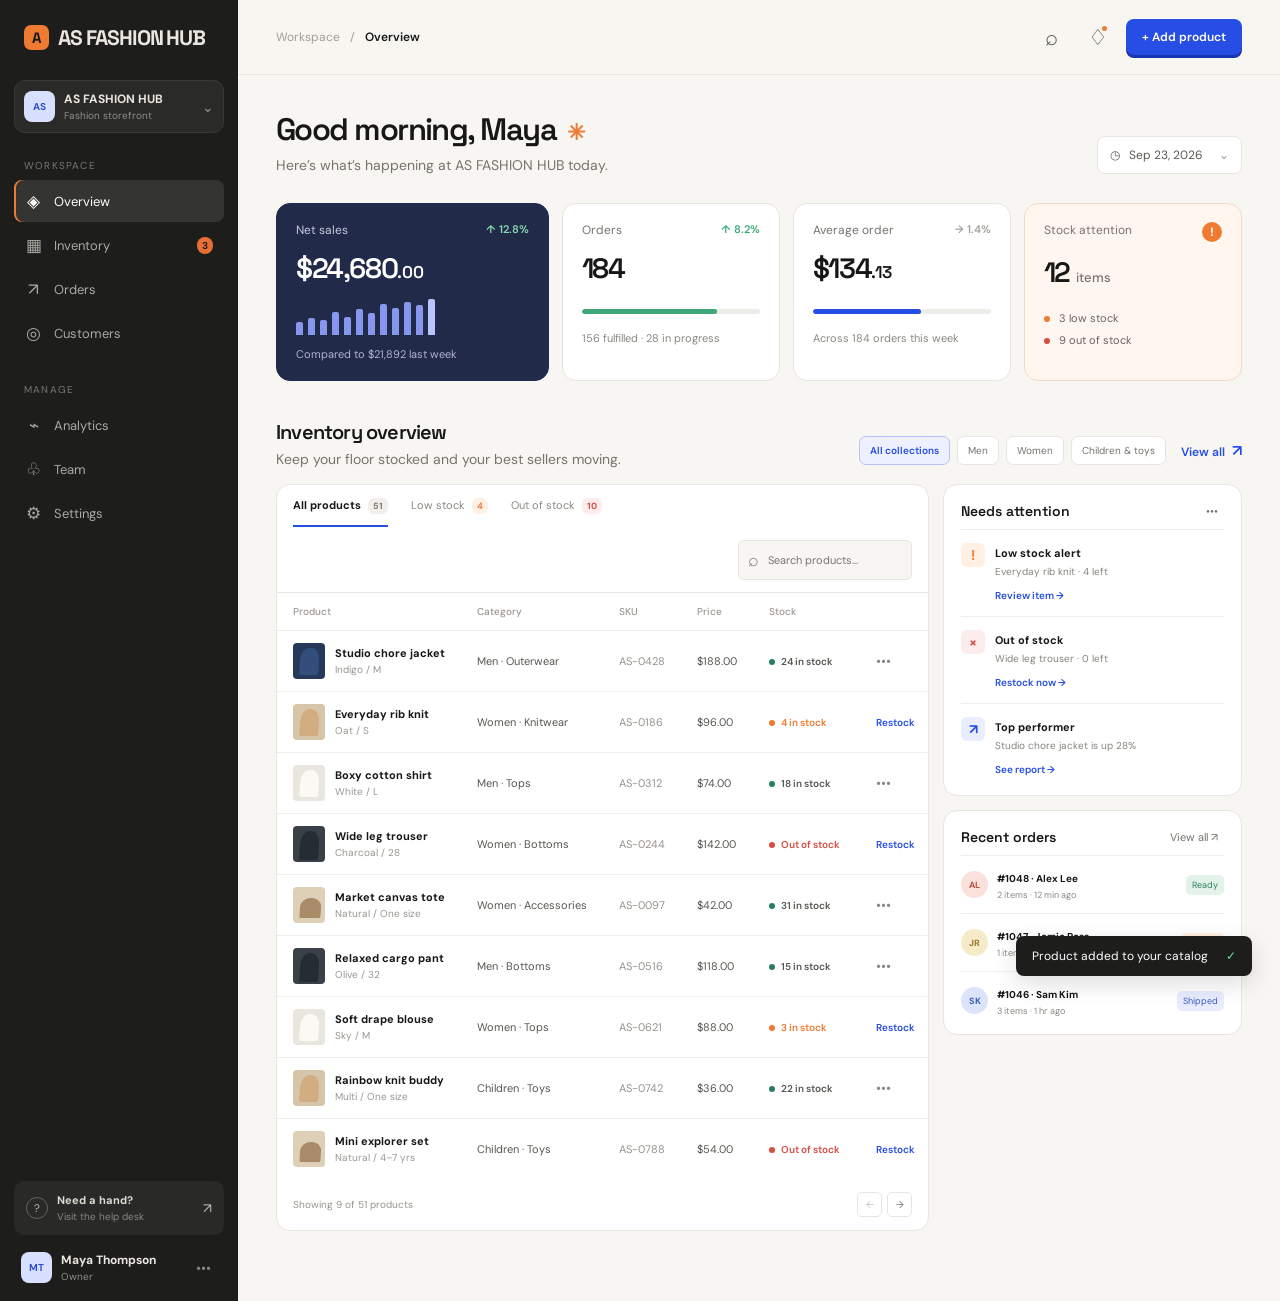
==== admin.html @ c9d3784d "Make storefront the public homepage Co-authored-by: Copilot App <223556219+Copilot@users.noreply.git" ====
<!DOCTYPE html>
<!--
THESIS: Atelier OS turns daily clothing operations into one calm, legible working surface instead of a pile of separate reports.
OWN-WORLD: Bone paper, ink-black rails, cobalt actions, and safety-orange exceptions echo garment-room labels and warehouse markers.
STORY: The owner sees what needs attention, checks the health of the shop, and moves directly into inventory or orders.
FIRST VIEWPORT: A left rail frames a wide dashboard; the inventory table owns the center while alerts and live orders stay visible at the right edge.
FORM: Operate / workstation board, chosen for fast scanning and decisive handoffs.
-->
<html lang="en">
<head>
  <meta charset="UTF-8" />
  <meta name="viewport" content="width=device-width, initial-scale=1.0" />
  <title>AS FASHION HUB — Store management</title>
  <link rel="preconnect" href="https://fonts.googleapis.com">
  <link rel="preconnect" href="https://fonts.gstatic.com" crossorigin>
  <link href="https://fonts.googleapis.com/css2?family=DM+Sans:wght@400;500;600;700&family=Space+Grotesk:wght@500;600;700&display=swap" rel="stylesheet">
  <link rel="stylesheet" href="styles.css" />
</head>
<body>
  <div class="app-shell">
    <aside class="sidebar">
      <div class="brand"><span class="brand-mark">A</span><span>AS FASHION HUB</span></div>
      <div class="store-switcher"><span class="store-avatar">AS</span><span><b>AS FASHION HUB</b><small>Fashion storefront</small></span><span class="chevron">⌄</span></div>
      <nav aria-label="Main navigation">
        <p class="nav-label">Workspace</p>
        <button class="nav-item active" data-view="overview"><span>◈</span> Overview</button>
        <button class="nav-item" data-view="inventory"><span>▦</span> Inventory <em>3</em></button>
        <button class="nav-item" data-view="orders"><span>↗</span> Orders</button>
        <button class="nav-item" data-view="customers"><span>◎</span> Customers</button>
        <p class="nav-label nav-spaced">Manage</p>
        <button class="nav-item" data-view="analytics"><span>⌁</span> Analytics</button>
        <button class="nav-item" data-view="team"><span>♧</span> Team</button>
        <button class="nav-item" data-view="settings"><span>⚙</span> Settings</button>
      </nav>
      <div class="sidebar-foot">
        <div class="help-card"><span class="help-icon">?</span><div><b>Need a hand?</b><small>Visit the help desk</small></div><span>↗</span></div>
        <div class="user-row"><span class="user-avatar">MT</span><span><b>Maya Thompson</b><small>Owner</small></span><button aria-label="More options">•••</button></div>
      </div>
    </aside>

    <main class="main-content">
      <header class="topbar">
        <div class="breadcrumb"><span id="page-kicker">Workspace</span><span>/</span><b id="page-title">Overview</b></div>
        <div class="top-actions"><button class="icon-button" aria-label="Search">⌕</button><button class="icon-button has-dot" aria-label="Notifications">♢</button><button class="primary-button" id="add-product">+ Add product</button></div>
      </header>

      <div class="content-scroll">
        <section class="welcome-row">
          <div><h1>Good morning, Maya <span class="wave">✳</span></h1><p>Here’s what’s happening at AS FASHION HUB today.</p></div>
          <div class="date-pill"><span>◷</span> Sep 23, 2026 <span class="pill-chevron">⌄</span></div>
        </section>

        <section class="metric-grid" aria-label="Store summary">
          <article class="metric-card primary-metric"><div class="metric-head"><span>Net sales</span><span class="trend up">↑ 12.8%</span></div><strong>$24,680<span class="metric-decimal">.00</span></strong><div class="mini-chart"><i></i><i></i><i></i><i></i><i></i><i></i><i></i><i></i><i></i><i></i><i></i><i></i></div><small>Compared to $21,892 last week</small></article>
          <article class="metric-card"><div class="metric-head"><span>Orders</span><span class="trend up">↑ 8.2%</span></div><strong>184</strong><div class="metric-line"><span style="width:76%"></span></div><small>156 fulfilled · 28 in progress</small></article>
          <article class="metric-card"><div class="metric-head"><span>Average order</span><span class="trend neutral">→ 1.4%</span></div><strong>$134<span class="metric-decimal">.13</span></strong><div class="metric-line cobalt"><span style="width:61%"></span></div><small>Across 184 orders this week</small></article>
          <article class="metric-card alert-metric"><div class="metric-head"><span>Stock attention</span><span class="alert-dot">!</span></div><strong>12 <small>items</small></strong><div class="alert-list"><span><i class="orange-dot"></i> 3 low stock</span><span><i class="red-dot"></i> 9 out of stock</span></div></article>
        </section>

        <div class="section-heading"><div><h2>Inventory overview</h2><p>Keep your floor stocked and your best sellers moving.</p></div><div class="collection-filters" aria-label="Shop collections"><button class="collection-filter active" data-category="all">All collections</button><button class="collection-filter" data-category="men">Men</button><button class="collection-filter" data-category="women">Women</button><button class="collection-filter" data-category="children">Children & toys</button><button class="text-button" id="view-inventory">View all <span>↗</span></button></div></div>
        <section class="workspace-grid">
          <div class="inventory-panel">
            <div class="panel-toolbar"><div class="tabs"><button class="tab active" data-filter="all">All products <b>51</b></button><button class="tab" data-filter="low">Low stock <b class="orange">4</b></button><button class="tab" data-filter="out">Out of stock <b class="red">10</b></button></div><label class="search-box"><span>⌕</span><input id="inventory-search" placeholder="Search products..." /></label></div>
            <div class="table-wrap"><table><thead><tr><th>Product</th><th>Category</th><th>SKU</th><th>Price</th><th>Stock</th><th><span class="sr-only">Action</span></th></tr></thead><tbody id="inventory-body">
              <tr data-stock="healthy" data-category="men"><td><div class="product-cell"><span class="product-photo photo-jacket"></span><span><b>Studio chore jacket</b><small>Indigo / M</small></span></div></td><td>Men · Outerwear</td><td class="muted">AS-0428</td><td>$188.00</td><td><span class="stock healthy"><i></i> 24 in stock</span></td><td><button class="row-menu">•••</button></td></tr>
              <tr data-stock="low" data-category="women"><td><div class="product-cell"><span class="product-photo photo-knit"></span><span><b>Everyday rib knit</b><small>Oat / S</small></span></div></td><td>Women · Knitwear</td><td class="muted">AS-0186</td><td>$96.00</td><td><span class="stock low"><i></i> 4 in stock</span></td><td><button class="row-menu restock">Restock</button></td></tr>
              <tr data-stock="healthy" data-category="men"><td><div class="product-cell"><span class="product-photo photo-shirt"></span><span><b>Boxy cotton shirt</b><small>White / L</small></span></div></td><td>Men · Tops</td><td class="muted">AS-0312</td><td>$74.00</td><td><span class="stock healthy"><i></i> 18 in stock</span></td><td><button class="row-menu">•••</button></td></tr>
              <tr data-stock="out" data-category="women"><td><div class="product-cell"><span class="product-photo photo-trouser"></span><span><b>Wide leg trouser</b><small>Charcoal / 28</small></span></div></td><td>Women · Bottoms</td><td class="muted">AS-0244</td><td>$142.00</td><td><span class="stock out"><i></i> Out of stock</span></td><td><button class="row-menu restock">Restock</button></td></tr>
              <tr data-stock="healthy" data-category="women"><td><div class="product-cell"><span class="product-photo photo-bag"></span><span><b>Market canvas tote</b><small>Natural / One size</small></span></div></td><td>Women · Accessories</td><td class="muted">AS-0097</td><td>$42.00</td><td><span class="stock healthy"><i></i> 31 in stock</span></td><td><button class="row-menu">•••</button></td></tr>
              <tr data-stock="healthy" data-category="men"><td><div class="product-cell"><span class="product-photo photo-trouser"></span><span><b>Relaxed cargo pant</b><small>Olive / 32</small></span></div></td><td>Men · Bottoms</td><td class="muted">AS-0516</td><td>$118.00</td><td><span class="stock healthy"><i></i> 15 in stock</span></td><td><button class="row-menu">•••</button></td></tr>
              <tr data-stock="low" data-category="women"><td><div class="product-cell"><span class="product-photo photo-shirt"></span><span><b>Soft drape blouse</b><small>Sky / M</small></span></div></td><td>Women · Tops</td><td class="muted">AS-0621</td><td>$88.00</td><td><span class="stock low"><i></i> 3 in stock</span></td><td><button class="row-menu restock">Restock</button></td></tr>
              <tr data-stock="healthy" data-category="children"><td><div class="product-cell"><span class="product-photo photo-knit"></span><span><b>Rainbow knit buddy</b><small>Multi / One size</small></span></div></td><td>Children · Toys</td><td class="muted">AS-0742</td><td>$36.00</td><td><span class="stock healthy"><i></i> 22 in stock</span></td><td><button class="row-menu">•••</button></td></tr>
              <tr data-stock="out" data-category="children"><td><div class="product-cell"><span class="product-photo photo-bag"></span><span><b>Mini explorer set</b><small>Natural / 4–7 yrs</small></span></div></td><td>Children · Toys</td><td class="muted">AS-0788</td><td>$54.00</td><td><span class="stock out"><i></i> Out of stock</span></td><td><button class="row-menu restock">Restock</button></td></tr>
            </tbody></table></div>
            <div class="table-foot"><span id="table-count">Showing 9 of 51 products</span><div><button class="page-button" disabled>←</button><button class="page-button">→</button></div></div>
          </div>
          <aside class="side-stack">
            <div class="side-panel"><div class="side-panel-head"><h3>Needs attention</h3><button class="more-button">•••</button></div><div class="attention-item"><span class="attention-icon orange">!</span><div><b>Low stock alert</b><p>Everyday rib knit · 4 left</p><button class="inline-action">Review item →</button></div></div><div class="attention-item"><span class="attention-icon red">×</span><div><b>Out of stock</b><p>Wide leg trouser · 0 left</p><button class="inline-action">Restock now →</button></div></div><div class="attention-item"><span class="attention-icon blue">↗</span><div><b>Top performer</b><p>Studio chore jacket is up 28%</p><button class="inline-action">See report →</button></div></div></div>
            <div class="side-panel orders-panel"><div class="side-panel-head"><h3>Recent orders</h3><button class="more-button">View all ↗</button></div><div class="order-item"><span class="order-avatar pink">AL</span><div><b>#1048 · Alex Lee</b><p>2 items · 12 min ago</p></div><span class="order-status ready">Ready</span></div><div class="order-item"><span class="order-avatar yellow">JR</span><div><b>#1047 · Jamie Ross</b><p>1 item · 46 min ago</p></div><span class="order-status packed">Packed</span></div><div class="order-item"><span class="order-avatar blue">SK</span><div><b>#1046 · Sam Kim</b><p>3 items · 1 hr ago</p></div><span class="order-status shipped">Shipped</span></div></div>
          </aside>
        </section>
      </div>
    </main>
  </div>
  <div class="toast" id="toast">Product added to your catalog <span>✓</span></div>
  <div class="modal-backdrop" id="modal"><div class="modal"><button class="modal-close" id="modal-close">×</button><h2>Add a new product</h2><p>Bring a new piece into your catalog.</p><label>Product name<input id="new-product-name" placeholder="e.g. Linen camp shirt"></label><div class="form-row"><label>Collection<select><option>Men</option><option>Women</option><option>Children & toys</option></select></label><label>Price<input placeholder="$0.00"></label></div><button class="primary-button full" id="save-product">Add product</button></div></div>
  <script src="script.js"></script>
</body>
</html>
---- styles.css ----
:root{--ink:#171717;--muted:#77736d;--paper:#f7f6f2;--panel:#fff;--line:#e7e5df;--blue:#264de4;--orange:#ef7a32;--red:#d84d42;--green:#27805d;--radius:14px}
*{box-sizing:border-box}body{margin:0;background:var(--paper);color:var(--ink);font:14px "DM Sans",sans-serif}button,input,select{font:inherit}button{cursor:pointer;border:0;background:none;color:inherit}.app-shell{display:flex;min-height:100vh}.sidebar{width:238px;background:#1d1d1c;color:#e9e7df;padding:24px 14px 18px;display:flex;flex-direction:column;flex-shrink:0}.brand{display:flex;align-items:center;gap:9px;font:700 21px "Space Grotesk",sans-serif;letter-spacing:-.05em;padding:0 10px 29px}.brand-mark{background:var(--orange);color:#191919;width:25px;height:25px;display:grid;place-items:center;font-size:15px;border-radius:7px}.brand-dot{color:var(--orange)}.store-switcher{background:#2a2a28;border:1px solid #393936;border-radius:11px;padding:10px 9px;display:flex;align-items:center;gap:9px;margin-bottom:26px}.store-avatar,.user-avatar{display:grid;place-items:center;border-radius:8px;width:31px;height:31px;background:#d9e0ff;color:#314fc4;font-size:10px;font-weight:700}.store-switcher b,.user-row b{font-size:12px;display:block}.store-switcher small,.user-row small{color:#8f8e88;font-size:10px;display:block;margin-top:2px}.chevron{margin-left:auto;color:#96958e}.nav-label{color:#77766f;text-transform:uppercase;font-size:10px;letter-spacing:.12em;margin:0 10px 8px}.nav-spaced{margin-top:29px}.nav-item{width:100%;display:flex;align-items:center;gap:12px;text-align:left;padding:10px 11px;border-radius:8px;color:#aaa9a2;margin:2px 0;font-size:13px}.nav-item span{font-size:17px;width:17px;text-align:center}.nav-item:hover,.nav-item.active{background:#343432;color:#fff}.nav-item.active{box-shadow:inset 2px 0 var(--orange)}.nav-item em{font-style:normal;background:#e96e35;color:#1d1d1c;font-size:10px;font-weight:700;padding:2px 5px;border-radius:8px;margin-left:auto}.sidebar-foot{margin-top:auto}.help-card{background:#292927;padding:12px;border-radius:10px;display:flex;align-items:center;gap:9px;color:#bdbbb2;margin-bottom:17px}.help-icon{width:22px;height:22px;border:1px solid #66645e;border-radius:50%;display:grid;place-items:center;font-size:11px}.help-card b,.help-card small{display:block}.help-card b{font-size:11px;color:#dedcd3}.help-card small{font-size:10px;color:#888780;margin-top:3px}.help-card>span:last-child{margin-left:auto}.user-row{display:flex;align-items:center;gap:9px;padding:0 7px}.user-row button{margin-left:auto;color:#86847d}.main-content{flex:1;min-width:0}.topbar{height:75px;border-bottom:1px solid var(--line);display:flex;align-items:center;justify-content:space-between;padding:0 38px;background:rgba(247,246,242,.88)}.breadcrumb{display:flex;gap:10px;color:#a09d96;font-size:12px}.breadcrumb b{color:var(--ink);font-weight:600}.top-actions{display:flex;align-items:center;gap:11px}.icon-button{font-size:22px;width:35px;height:35px;position:relative;color:#55524d}.has-dot:after{content:"";position:absolute;right:6px;top:4px;width:5px;height:5px;border-radius:50%;background:var(--orange);border:2px solid var(--paper)}.primary-button{background:var(--blue);color:#fff;padding:10px 16px;border-radius:8px;font-weight:600;font-size:12px;box-shadow:0 3px 0 #1635af;transition:transform .15s,box-shadow .15s}.primary-button:hover{transform:translateY(-1px);box-shadow:0 4px 0 #1635af}.content-scroll{padding:34px 38px 70px;max-width:1500px;margin:auto}.welcome-row{display:flex;justify-content:space-between;align-items:end;margin-bottom:29px}.welcome-row h1{font:600 31px "Space Grotesk",sans-serif;letter-spacing:-.05em;margin:0 0 7px}.welcome-row p,.section-heading p{color:var(--muted);margin:0}.wave{color:var(--orange);font-size:22px;margin-left:4px}.date-pill{border:1px solid var(--line);background:white;border-radius:8px;padding:10px 12px;color:#5d5a54;font-size:12px;display:flex;gap:9px;align-items:center}.pill-chevron{color:#999;margin-left:7px}.metric-grid{display:grid;grid-template-columns:1.25fr 1fr 1fr 1fr;gap:13px;margin-bottom:38px}.metric-card{background:var(--panel);border:1px solid var(--line);border-radius:var(--radius);padding:18px 19px;min-height:153px}.primary-metric{background:#222a4a;color:#fff;border-color:#222a4a}.metric-head{display:flex;justify-content:space-between;color:#77736d;font-size:12px;margin-bottom:12px}.primary-metric .metric-head{color:#c4c9db}.metric-card strong{font:600 28px "Space Grotesk",sans-serif;letter-spacing:-.05em}.metric-decimal{font-size:17px;letter-spacing:-.02em}.metric-card strong small{font:500 13px "DM Sans";letter-spacing:0;color:var(--muted)}.trend{font-size:11px;font-weight:600}.trend.up{color:#3bab77}.primary-metric .trend.up{color:#83dcad}.trend.neutral{color:#a4a19b}.mini-chart{height:36px;display:flex;align-items:end;gap:5px;margin:13px 0 9px}.mini-chart i{display:block;width:7px;border-radius:2px 2px 0 0;background:#8797ef}.mini-chart i:nth-child(1){height:35%}.mini-chart i:nth-child(2){height:48%}.mini-chart i:nth-child(3){height:42%}.mini-chart i:nth-child(4){height:65%}.mini-chart i:nth-child(5){height:50%}.mini-chart i:nth-child(6){height:72%}.mini-chart i:nth-child(7){height:61%}.mini-chart i:nth-child(8){height:87%}.mini-chart i:nth-child(9){height:75%}.mini-chart i:nth-child(10){height:92%}.mini-chart i:nth-child(11){height:82%}.mini-chart i:nth-child(12){height:100%;background:#b9c4ff}.metric-card small{font-size:11px;color:#8b8780}.primary-metric small{color:#aeb5cc}.metric-line{height:5px;background:#eeece8;border-radius:8px;margin:23px 0 14px;overflow:hidden}.metric-line span{display:block;height:100%;background:#3fa87b;border-radius:8px}.metric-line.cobalt span{background:var(--blue)}.alert-metric{background:#fff7ef;border-color:#f1dbc7}.alert-dot{background:var(--orange);color:white;width:20px;height:20px;border-radius:50%;display:grid;place-items:center;font-weight:700}.alert-list{display:flex;flex-direction:column;gap:8px;margin-top:21px;font-size:11px;color:#69635c}.orange-dot,.red-dot{width:6px;height:6px;display:inline-block;border-radius:50%;background:var(--orange);margin-right:6px}.red-dot{background:var(--red)}.section-heading{display:flex;justify-content:space-between;align-items:end;margin-bottom:16px}.section-heading h2{font:600 20px "Space Grotesk";letter-spacing:-.04em;margin:0 0 5px}.collection-filters{display:flex;align-items:center;gap:7px;flex-wrap:wrap;justify-content:flex-end}.collection-filter{border:1px solid var(--line);background:#fff;color:#77736d;border-radius:7px;padding:7px 10px;font-size:10px}.collection-filter:hover,.collection-filter.active{border-color:#b8c3f5;background:#edf0ff;color:var(--blue);font-weight:600}.text-button{font-size:12px;font-weight:600;color:var(--blue);padding:7px 0 7px 8px}.text-button span{font-size:16px;margin-left:4px}.workspace-grid{display:grid;grid-template-columns:minmax(500px,1.75fr) minmax(270px,.8fr);gap:14px}.inventory-panel,.side-panel{background:#fff;border:1px solid var(--line);border-radius:var(--radius);overflow:hidden}.panel-toolbar{padding:13px 16px 0;border-bottom:1px solid var(--line)}.tabs{display:flex;gap:23px}.tab{color:#8b8881;font-size:11px;padding:0 0 13px;border-bottom:2px solid transparent}.tab.active{color:var(--ink);border-color:var(--blue);font-weight:700}.tab b{background:#f0efeb;color:#7d7971;padding:2px 5px;border-radius:6px;font-size:9px;margin-left:4px}.tab b.orange{color:var(--orange);background:#fff0e5}.tab b.red{color:var(--red);background:#fceceb}.search-box{display:flex;align-items:center;gap:7px;background:#f7f6f2;border:1px solid var(--line);border-radius:6px;padding:7px 9px;width:174px;margin:13px 0 12px auto}.search-box span{font-size:18px;color:#817f79}.search-box input{background:none;border:0;outline:0;width:100%;font-size:11px}.table-wrap{overflow:auto}table{width:100%;border-collapse:collapse;min-width:650px}th{text-align:left;color:#9a9690;font-size:10px;font-weight:500;padding:12px 16px;white-space:nowrap}td{border-top:1px solid #f0eee9;padding:12px 16px;color:#595650;font-size:11px;white-space:nowrap}.product-cell{display:flex;align-items:center;gap:10px;color:var(--ink)}.product-cell b,.product-cell small{display:block}.product-cell b{font-size:11px}.product-cell small{font-size:10px;color:#9a9690;margin-top:3px}.product-photo{width:32px;height:36px;border-radius:4px;display:inline-block;background:#26395a;position:relative;overflow:hidden}.product-photo:after{content:"";position:absolute;width:19px;height:27px;left:7px;top:5px;border-radius:45% 45% 8% 8%;background:#334e7a;transform:skew(-4deg)}.photo-knit{background:#d6c5a9}.photo-knit:after{background:#d2ad82}.photo-shirt{background:#e8e6df}.photo-shirt:after{background:#faf9f4}.photo-trouser{background:#394047}.photo-trouser:after{background:#252c34;height:29px}.photo-bag{background:#ddd0b7}.photo-bag:after{background:#a98b67;width:21px;height:20px;top:11px}.muted{color:#96928b}.stock{font-size:10px;font-weight:600}.stock i{width:6px;height:6px;border-radius:50%;display:inline-block;margin-right:4px;background:var(--green)}.stock.low{color:var(--orange)}.stock.low i{background:var(--orange)}.stock.out{color:var(--red)}.stock.out i{background:var(--red)}.row-menu{font-size:14px;color:#8b8881;padding:4px}.row-menu.restock{font-size:10px;color:var(--blue);font-weight:600}.table-foot{display:flex;justify-content:space-between;align-items:center;color:#99958e;font-size:10px;padding:13px 16px}.page-button{border:1px solid var(--line);width:25px;height:25px;border-radius:5px;margin-left:5px;color:#777}.page-button:disabled{color:#c7c5c1}.side-stack{display:flex;flex-direction:column;gap:14px}.side-panel{padding:17px 17px 5px}.side-panel-head{display:flex;justify-content:space-between;align-items:center;margin-bottom:9px}.side-panel h3{font:600 14px "Space Grotesk";margin:0}.more-button{font-size:11px;color:#77736d}.attention-item{display:flex;gap:10px;padding:13px 0;border-top:1px solid #f0eee9}.attention-icon{width:24px;height:24px;display:grid;place-items:center;border-radius:6px;font-weight:700;flex-shrink:0}.attention-icon.orange{background:#fff0e3;color:var(--orange)}.attention-icon.red{background:#fceceb;color:var(--red)}.attention-icon.blue{background:#e9edff;color:var(--blue)}.attention-item b{font-size:11px}.attention-item p{color:#88847d;font-size:10px;margin:4px 0 7px}.inline-action{font-size:10px;font-weight:600;color:var(--blue);padding:0}.order-item{display:flex;align-items:center;gap:9px;border-top:1px solid #f0eee9;padding:12px 0}.order-avatar{width:27px;height:27px;border-radius:50%;display:grid;place-items:center;font-size:9px;font-weight:700}.order-avatar.pink{background:#fae1dc;color:#b25245}.order-avatar.yellow{background:#f5ebc8;color:#96762d}.order-avatar.blue{background:#dce4fc;color:#3d5eb6}.order-item b{font-size:10px}.order-item p{color:#8b8780;font-size:9px;margin:3px 0 0}.order-status{font-size:9px;margin-left:auto;padding:4px 6px;border-radius:5px}.ready{background:#e4f3e9;color:#27805d}.packed{background:#fff0e2;color:#b96725}.shipped{background:#e8ecff;color:#3f59c1}.toast{position:fixed;bottom:24px;right:28px;background:#1d1d1c;color:#fff;padding:12px 16px;border-radius:8px;box-shadow:0 8px 25px #0002;transform:translateY(100px);transition:transform .25s;z-index:4;font-size:12px}.toast.show{transform:translateY(0)}.toast span{color:#6ee29f;margin-left:15px}.modal-backdrop{position:fixed;inset:0;background:#16161680;display:none;align-items:center;justify-content:center;z-index:3}.modal-backdrop.open{display:flex}.modal{background:#fff;border-radius:16px;padding:28px;width:min(420px,calc(100% - 32px));position:relative;box-shadow:0 20px 80px #0003}.modal h2{font:600 22px "Space Grotesk";margin:0 0 6px}.modal>p{color:var(--muted);font-size:12px;margin:0 0 22px}.modal label{display:block;color:#5f5b54;font-size:11px;font-weight:600;margin-bottom:14px}.modal input,.modal select{display:block;width:100%;border:1px solid var(--line);border-radius:7px;padding:10px;margin-top:7px;outline-color:var(--blue)}.form-row{display:grid;grid-template-columns:1fr 1fr;gap:12px}.modal-close{position:absolute;right:18px;top:14px;font-size:24px;color:#888}.full{width:100%;margin-top:8px}.sr-only{position:absolute;width:1px;height:1px;overflow:hidden;clip:rect(0,0,0,0)}@media(max-width:1080px){.metric-grid{grid-template-columns:1fr 1fr}.workspace-grid{grid-template-columns:1fr}.side-stack{display:grid;grid-template-columns:1fr 1fr}}@media(max-width:720px){.sidebar{width:64px;padding:20px 8px}.brand{padding:0 10px 28px}.brand>span:last-child,.store-switcher>span:not(.store-avatar),.nav-label,.nav-item:not(.active) em,.nav-item{font-size:0}.store-switcher{background:transparent;border:0;padding:0;justify-content:center}.nav-item{justify-content:center;padding:11px 0}.nav-item span{font-size:18px}.help-card,.user-row span:not(.user-avatar),.user-row button{display:none}.user-row{justify-content:center}.topbar{padding:0 16px}.content-scroll{padding:25px 16px 50px}.welcome-row{align-items:start;flex-direction:column;gap:18px}.metric-grid{grid-template-columns:1fr 1fr}.metric-card{padding:14px;min-height:140px}.metric-card strong{font-size:23px}.side-stack{display:block}.side-panel{margin-bottom:14px}.panel-toolbar{overflow:hidden}.tabs{gap:14px;white-space:nowrap}.search-box{width:100%}}
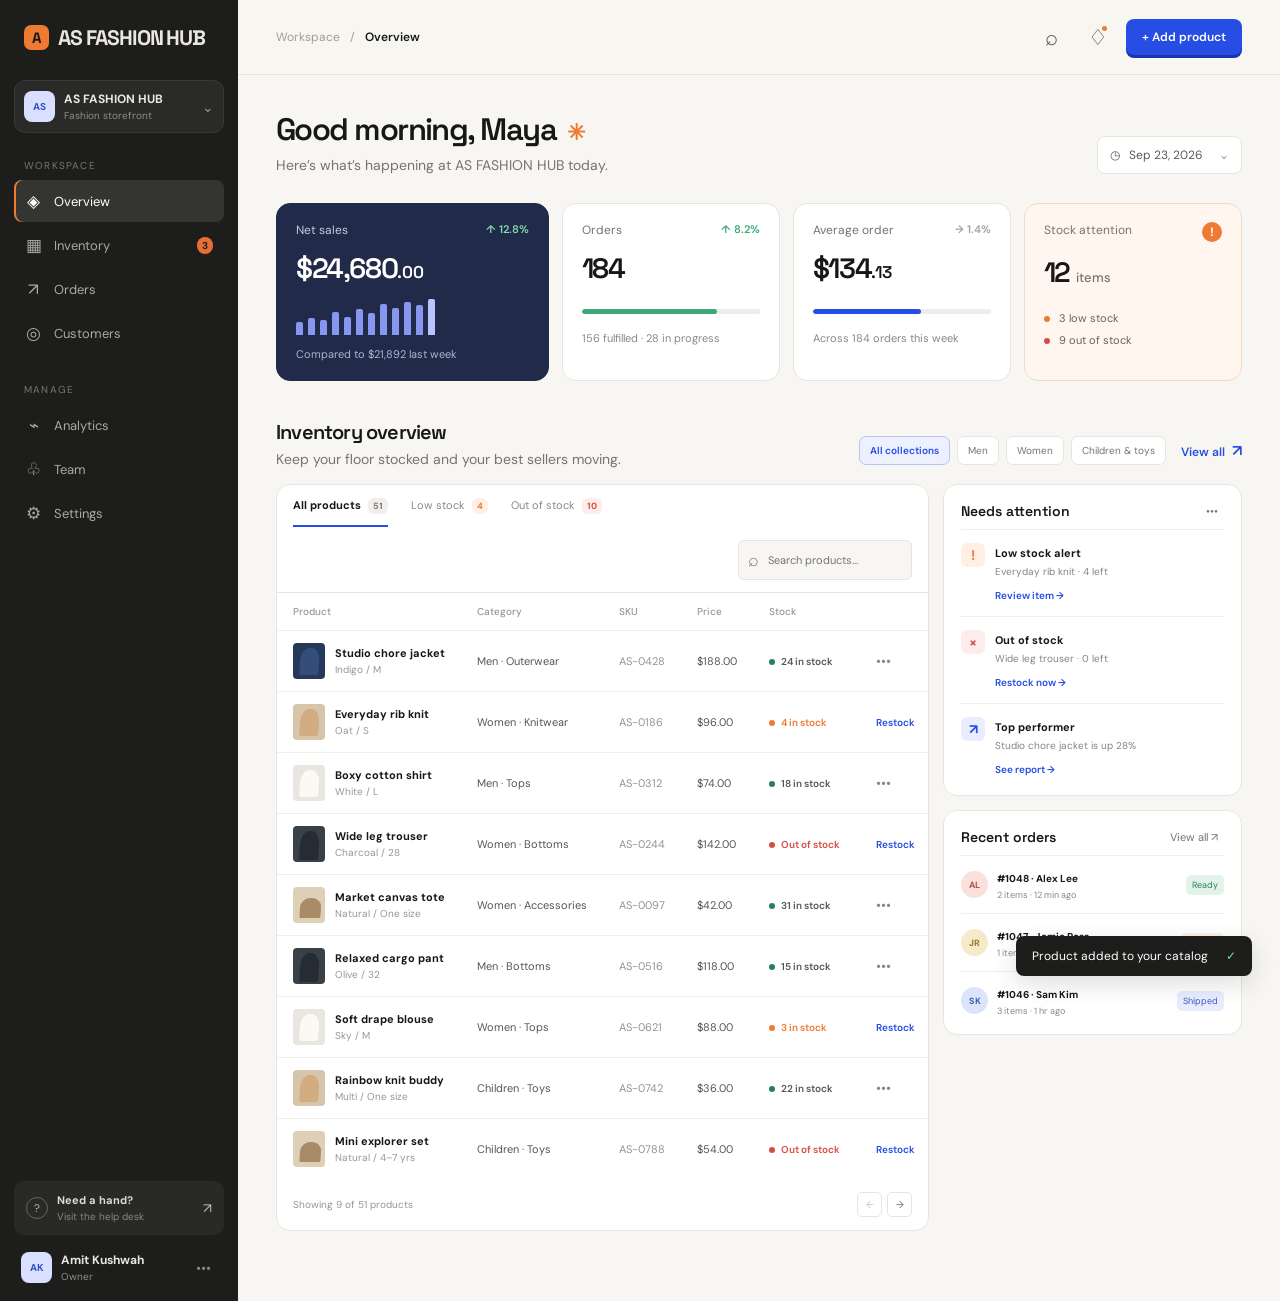
==== commit b351736c: "Update store owner name Co-authored-by: Copilot App <223556219+Copilot@users.noreply.github.com>" ====
--- a/admin.html
+++ b/admin.html
@@ -34,7 +34,7 @@
       </nav>
       <div class="sidebar-foot">
         <div class="help-card"><span class="help-icon">?</span><div><b>Need a hand?</b><small>Visit the help desk</small></div><span>↗</span></div>
-        <div class="user-row"><span class="user-avatar">MT</span><span><b>Maya Thompson</b><small>Owner</small></span><button aria-label="More options">•••</button></div>
+        <div class="user-row"><span class="user-avatar">AK</span><span><b>Amit Kushwah</b><small>Owner</small></span><button aria-label="More options">•••</button></div>
       </div>
     </aside>
 
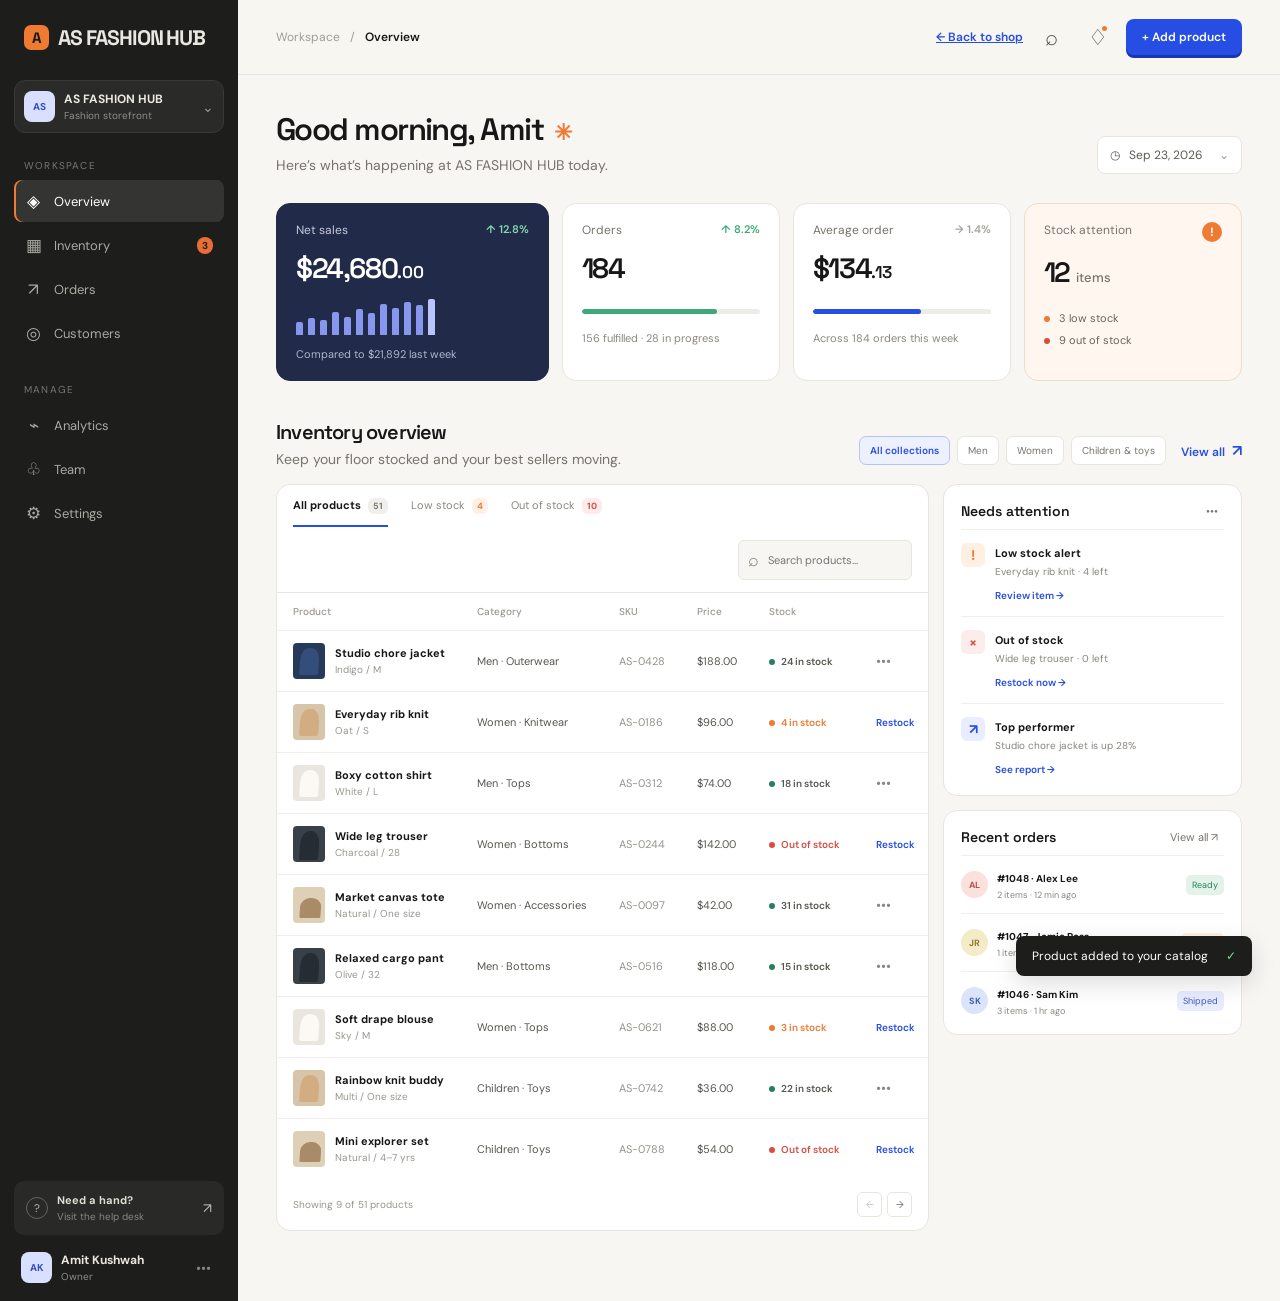
==== commit b7f6e6a4: "Fix public management navigation Co-authored-by: Copilot App <223556219+Copilot@users.noreply.github" ====
--- a/admin.html
+++ b/admin.html
@@ -41,12 +41,12 @@
     <main class="main-content">
       <header class="topbar">
         <div class="breadcrumb"><span id="page-kicker">Workspace</span><span>/</span><b id="page-title">Overview</b></div>
-        <div class="top-actions"><button class="icon-button" aria-label="Search">⌕</button><button class="icon-button has-dot" aria-label="Notifications">♢</button><button class="primary-button" id="add-product">+ Add product</button></div>
+        <div class="top-actions"><a class="text-button" href="index.html">← Back to shop</a><button class="icon-button" aria-label="Search">⌕</button><button class="icon-button has-dot" aria-label="Notifications">♢</button><button class="primary-button" id="add-product">+ Add product</button></div>
       </header>
 
       <div class="content-scroll">
         <section class="welcome-row">
-          <div><h1>Good morning, Maya <span class="wave">✳</span></h1><p>Here’s what’s happening at AS FASHION HUB today.</p></div>
+          <div><h1>Good morning, Amit <span class="wave">✳</span></h1><p>Here’s what’s happening at AS FASHION HUB today.</p></div>
           <div class="date-pill"><span>◷</span> Sep 23, 2026 <span class="pill-chevron">⌄</span></div>
         </section>
 
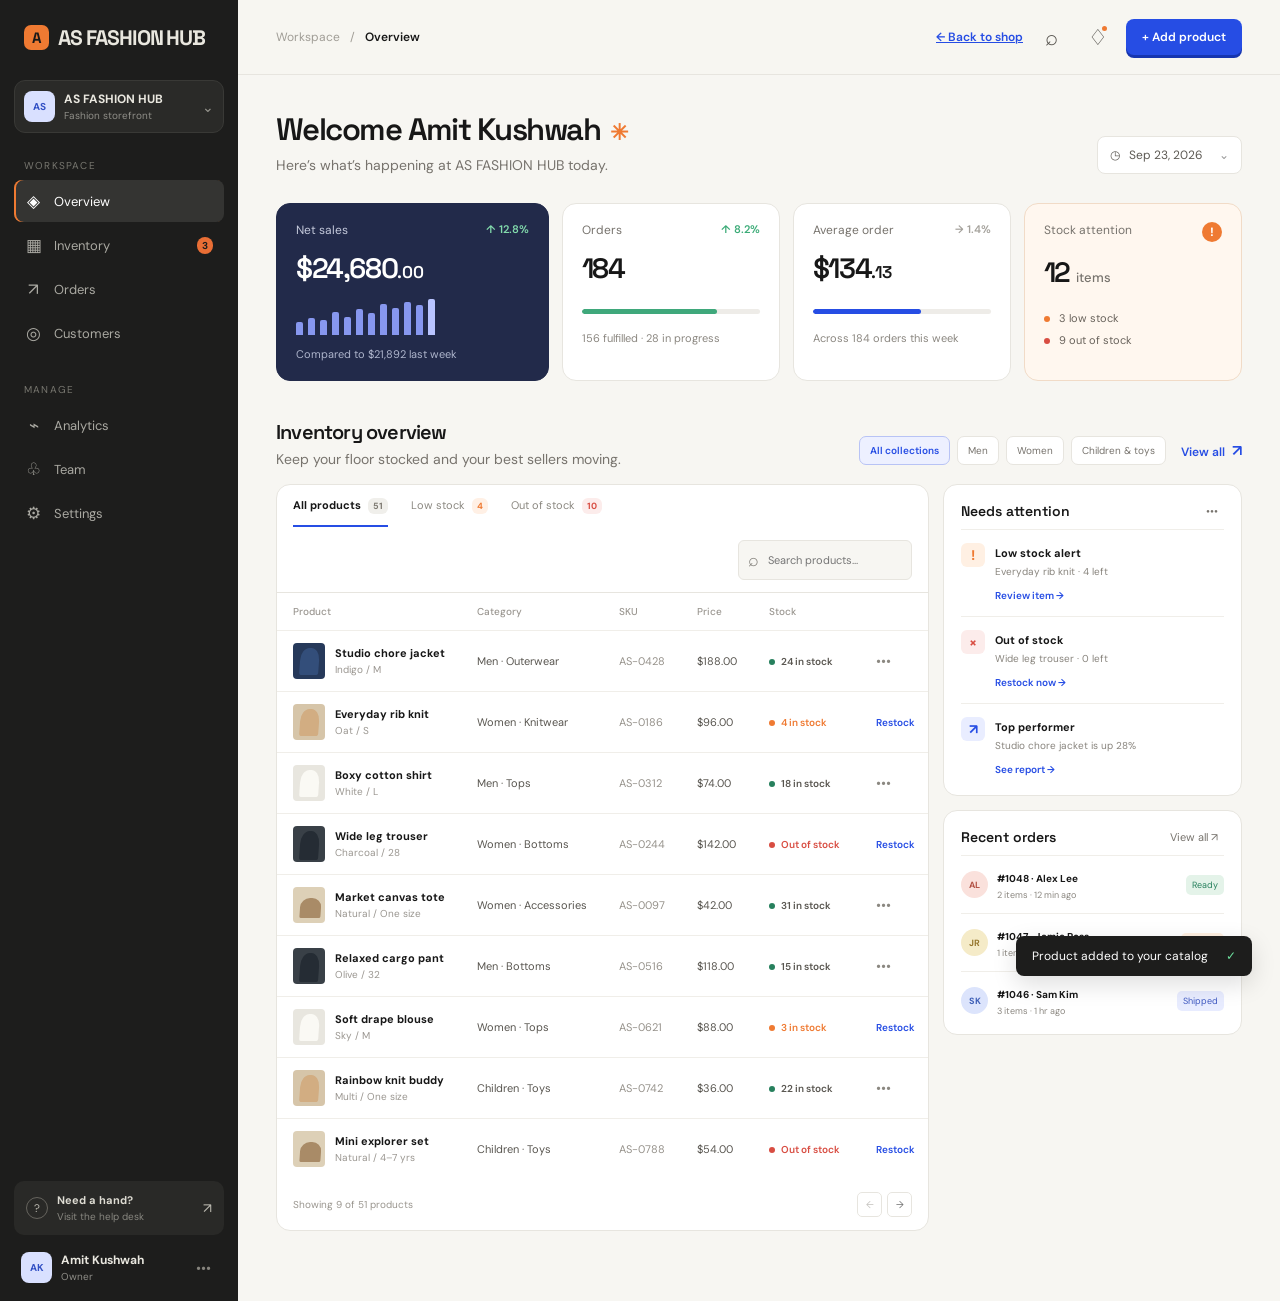
==== commit 87c0952e: "Update owner welcome message Co-authored-by: Copilot App <223556219+Copilot@users.noreply.github.com" ====
--- a/admin.html
+++ b/admin.html
@@ -46,7 +46,7 @@
 
       <div class="content-scroll">
         <section class="welcome-row">
-          <div><h1>Good morning, Amit <span class="wave">✳</span></h1><p>Here’s what’s happening at AS FASHION HUB today.</p></div>
+          <div><h1>Welcome Amit Kushwah <span class="wave">✳</span></h1><p>Here’s what’s happening at AS FASHION HUB today.</p></div>
           <div class="date-pill"><span>◷</span> Sep 23, 2026 <span class="pill-chevron">⌄</span></div>
         </section>
 
